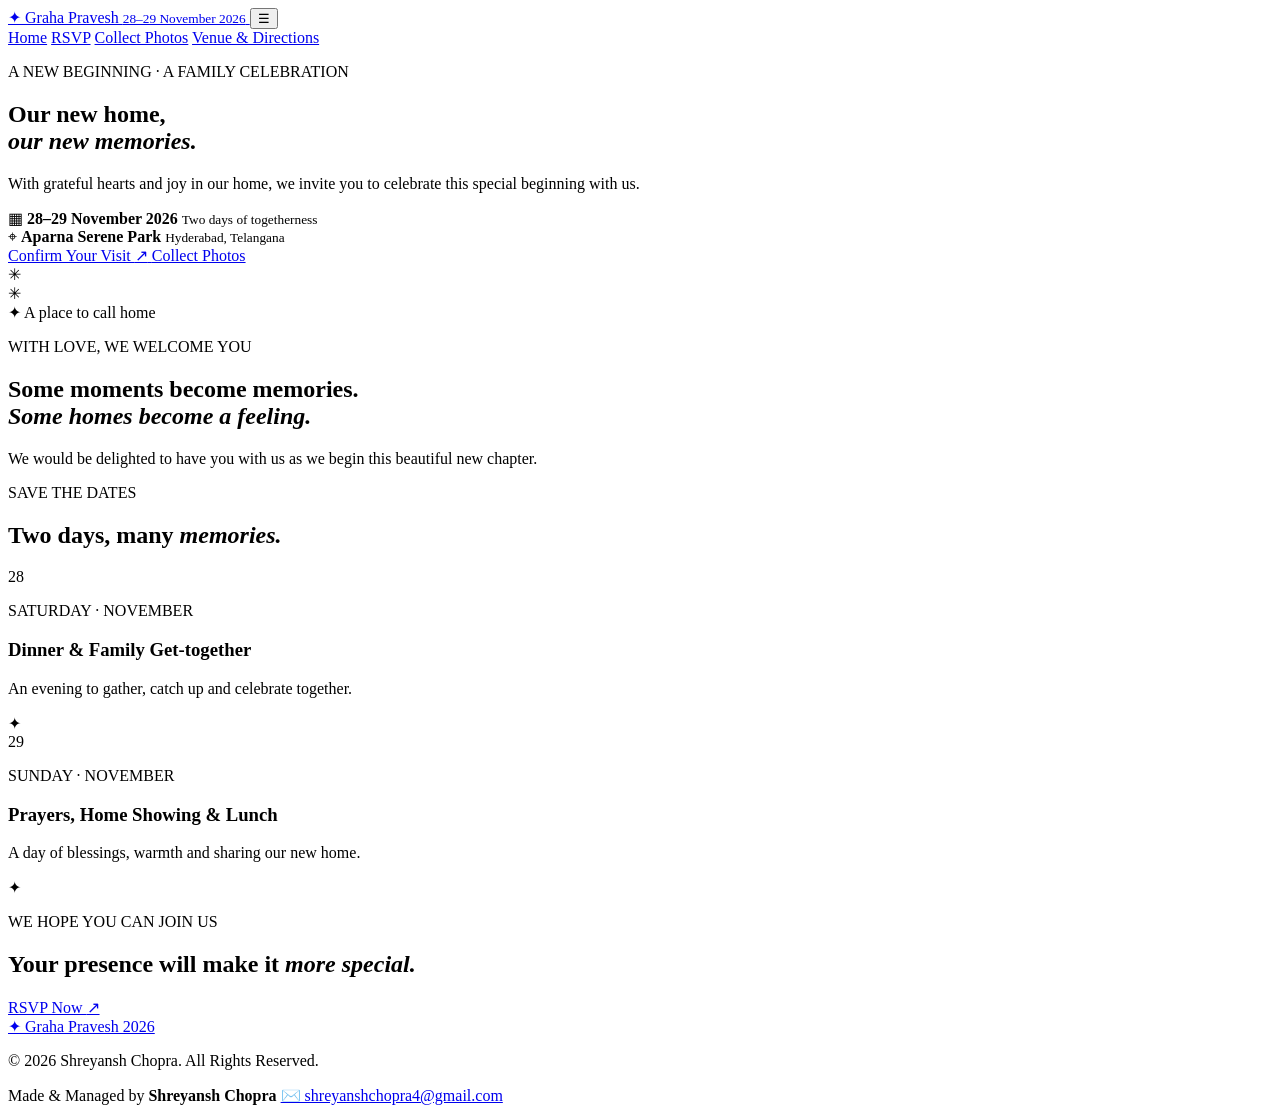
==== index.html @ 15a744c0 "Add initial index.html for Graha Pravesh event" ====
<!doctype html>
<html lang="en">
<head>
  <meta charset="utf-8">
  <meta name="viewport" content="width=device-width, initial-scale=1">
  <meta name="theme-color" content="#6f4035">
  <meta name="description" content="Join us for Graha Pravesh on 28–29 November 2026 at Aparna Serene Park, Hyderabad.">
  <title>Graha Pravesh 2026 | A New Beginning</title>

  <link rel="preconnect" href="https://fonts.googleapis.com">
  <link rel="preconnect" href="https://fonts.gstatic.com" crossorigin>
  <link href="https://fonts.googleapis.com/css2?family=DM+Sans:wght@400;500;600;700&family=Playfair+Display:wght@500;600;700&display=swap" rel="stylesheet">

  <link rel="stylesheet" href="assets/styles.css">
</head>
<body>
  <header class="site-header">
    <a class="wordmark" href="index.html">
      <span class="wordmark-mark">✦</span>
      <span>Graha Pravesh
        <small>28–29 November 2026</small>
      </span>
    </a>

    <button class="menu-toggle" aria-label="Toggle navigation" aria-expanded="false">☰</button>

    <nav class="nav-links">
      <a class="active" href="index.html">Home</a>
      <a href="rsvp.html">RSVP</a>
      <a href="photos.html">Collect Photos</a>
      <a href="venue.html">Venue &amp; Directions</a>
    </nav>
  </header>

  <main>
    <section class="hero wrap">
      <div class="hero-copy">
        <p class="eyebrow">
          <span class="eyebrow-line"></span>
          A NEW BEGINNING · A FAMILY CELEBRATION
        </p>

        <h1>Our new home,<br><em>our new memories.</em></h1>

        <p class="hero-intro">
          With grateful hearts and joy in our home, we invite you
          to celebrate this special beginning with us.
        </p>

        <div class="event-meta">
          <div>
            <span class="meta-icon">▦</span>
            <span>
              <strong>28–29 November 2026</strong>
              <small>Two days of togetherness</small>
            </span>
          </div>

          <div>
            <span class="meta-icon">⌖</span>
            <span>
              <strong>Aparna Serene Park</strong>
              <small>Hyderabad, Telangana</small>
            </span>
          </div>
        </div>

        <div class="hero-actions">
          <a class="button button-primary" href="rsvp.html">
            Confirm Your Visit <span>↗</span>
          </a>
          <a class="button button-secondary" href="photos.html">
            Collect Photos
          </a>
        </div>
      </div>

      <div class="hero-art" aria-label="Decorative illustration of a welcoming home">
        <div class="art-sun"></div>
        <div class="art-arch">
          <div class="art-house">
            <div class="roof"></div>
            <div class="house-body">
              <div class="house-window window-left"></div>
              <div class="house-door"></div>
              <div class="house-window window-right"></div>
            </div>
            <div class="house-step"></div>
          </div>
          <div class="art-plant plant-left">✳<span></span></div>
          <div class="art-plant plant-right">✳<span></span></div>
        </div>
        <div class="art-note"><span>✦</span> A place to call home</div>
      </div>
    </section>

    <section class="welcome-band">
      <div class="wrap welcome-inner">
        <p class="eyebrow">WITH LOVE, WE WELCOME YOU</p>
        <h2>Some moments become memories.<br><em>Some homes become a feeling.</em></h2>
        <p>
          We would be delighted to have you with us as we begin
          this beautiful new chapter.
        </p>
      </div>
    </section>

    <section class="wrap event-section">
      <div class="section-heading">
        <p class="eyebrow">SAVE THE DATES</p>
        <h2>Two days, many <em>memories.</em></h2>
      </div>

      <div class="day-cards">
        <article class="day-card">
          <span class="day-number">28</span>
          <div>
            <p class="eyebrow">SATURDAY · NOVEMBER</p>
            <h3>Dinner &amp; Family Get-together</h3>
            <p>An evening to gather, catch up and celebrate together.</p>
          </div>
          <span class="day-spark">✦</span>
        </article>

        <article class="day-card">
          <span class="day-number">29</span>
          <div>
            <p class="eyebrow">SUNDAY · NOVEMBER</p>
            <h3>Prayers, Home Showing &amp; Lunch</h3>
            <p>A day of blessings, warmth and sharing our new home.</p>
          </div>
          <span class="day-spark">✦</span>
        </article>
      </div>
    </section>

    <section class="wrap cta-section">
      <div>
        <p class="eyebrow">WE HOPE YOU CAN JOIN US</p>
        <h2>Your presence will make it <em>more special.</em></h2>
      </div>
      <a class="button button-light" href="rsvp.html">
        RSVP Now <span>↗</span>
      </a>
    </section>
  </main>

  <footer class="site-footer">
    <div class="footer-main">
      <a class="footer-brand" href="index.html">
        ✦ <span>Graha Pravesh 2026</span>
      </a>
      <p>© 2026 Shreyansh Chopra. All Rights Reserved.</p>
    </div>

    <div class="footer-credit">
      <span>Made &amp; Managed by <strong>Shreyansh Chopra</strong></span>
      <a href="mailto:shreyanshchopra4@gmail.com">
        ✉️ shreyanshchopra4@gmail.com
      </a>
    </div>
  </footer>

  <script src="js/site.js"></script>
</body>
</html>
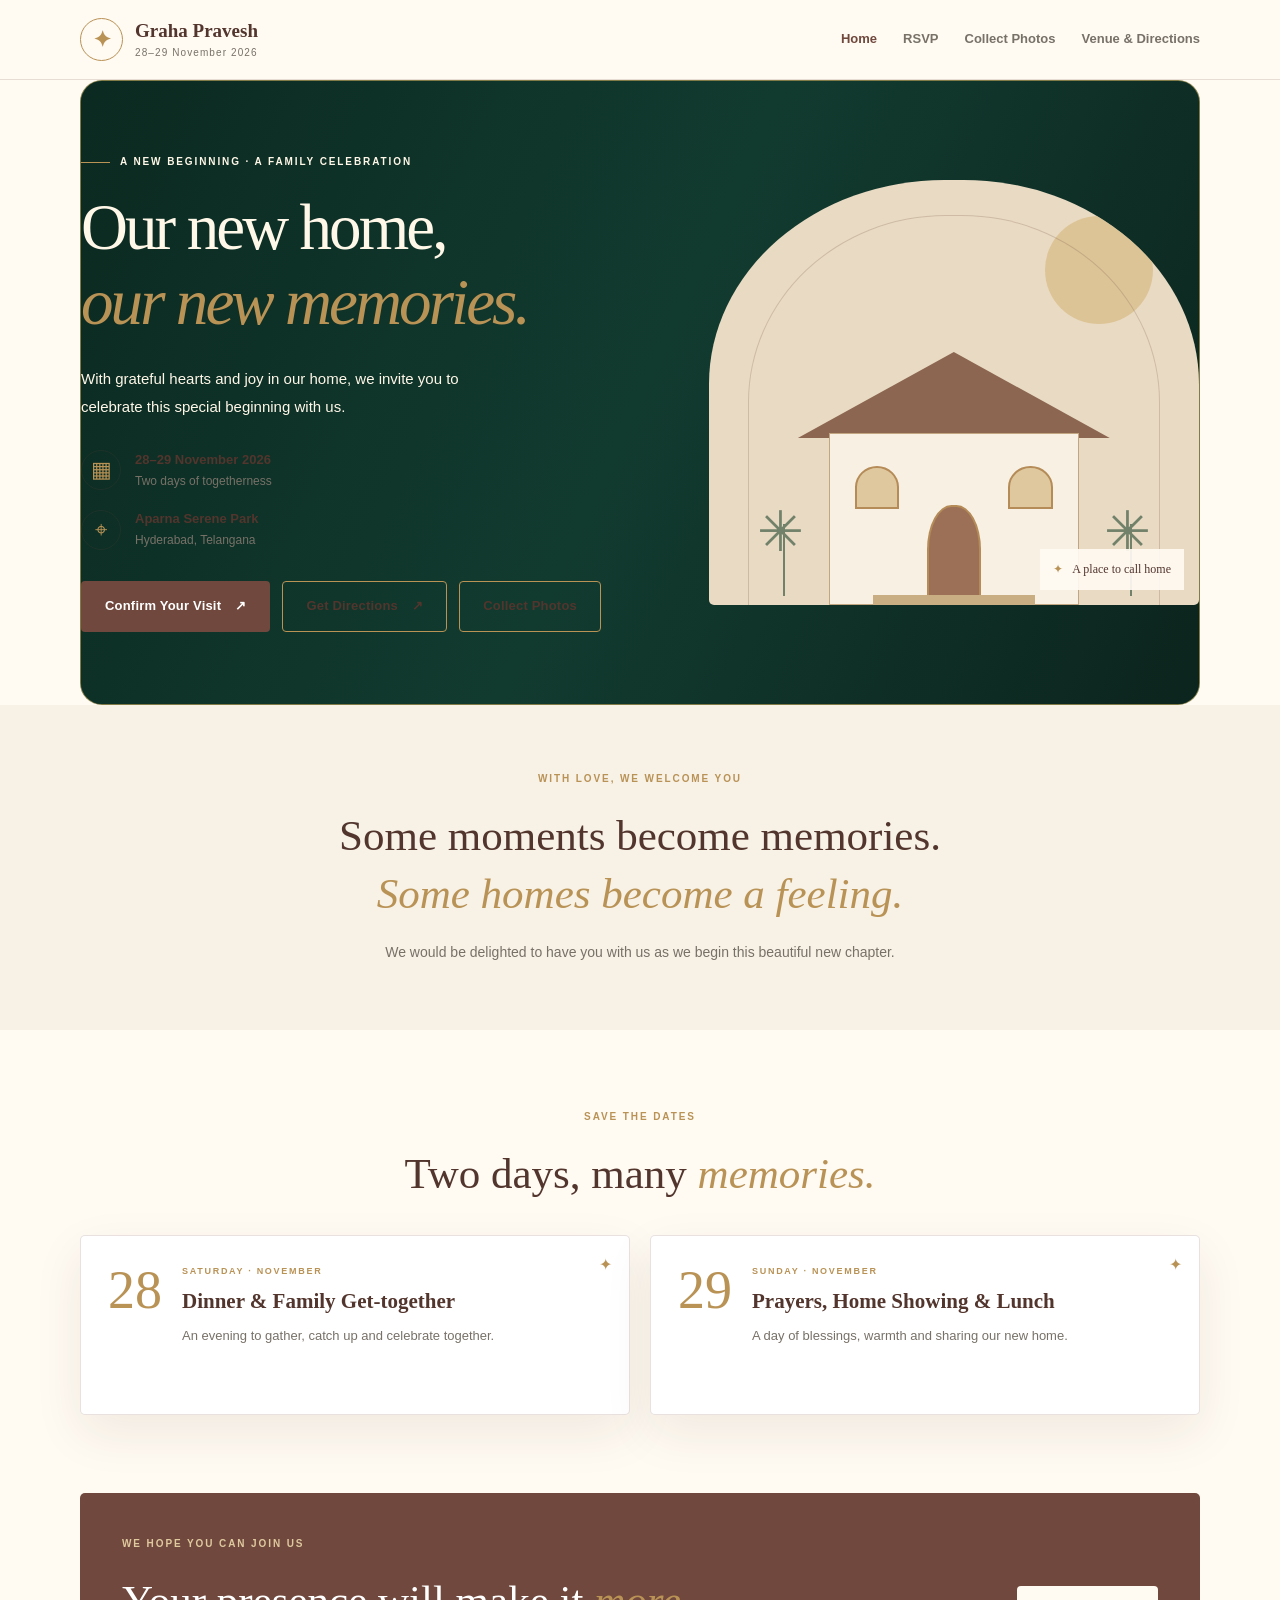
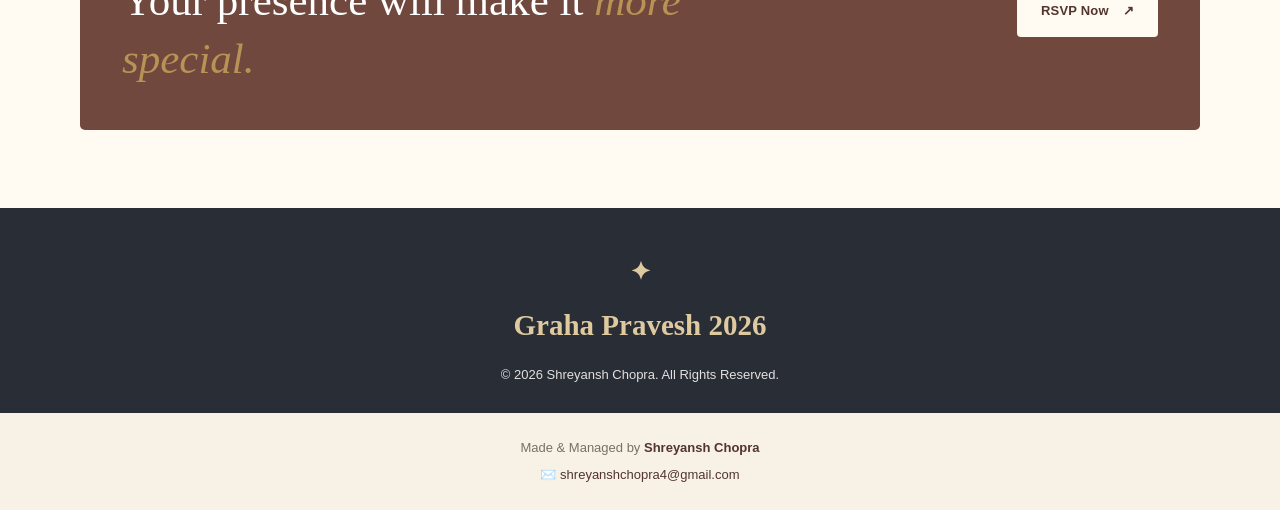
==== commit bb441ea4: "Modify hero section and update action buttons Updated hero section with new class and additional act" ====
--- a/index.html
+++ b/index.html
@@ -34,7 +34,7 @@
   </header>
 
   <main>
-    <section class="hero wrap">
+    <section class="hero wrap hero-gate">
       <div class="hero-copy">
         <p class="eyebrow">
           <span class="eyebrow-line"></span>
@@ -66,14 +66,21 @@
           </div>
         </div>
 
-        <div class="hero-actions">
-          <a class="button button-primary" href="rsvp.html">
-            Confirm Your Visit <span>↗</span>
-          </a>
-          <a class="button button-secondary" href="photos.html">
-            Collect Photos
-          </a>
-        </div>
+    
+
+<div class="hero-actions">
+  <a class="button button-primary" href="rsvp.html">
+    Confirm Your Visit <span>↗</span>
+  </a>
+  <a class="button button-secondary" href="venue.html">
+    Get Directions <span>↗</span>
+  </a>
+  <a class="button button-secondary" href="photos.html">
+    Collect Photos
+  </a>
+ </div>
+</div>
+
       </div>
 
       <div class="hero-art" aria-label="Decorative illustration of a welcoming home">
--- a/assets/styles.css
+++ b/assets/styles.css
@@ -0,0 +1,1406 @@
+
+:root {
+  --cream: #f7f1e6;
+  --cream-light: #fffaf2;
+  --cream-dark: #eadcc7;
+  --navy: #292d36;
+  --brown: #70483d;
+  --brown-dark: #52352d;
+  --gold: #b99255;
+  --gold-light: #dfc99f;
+  --text: #39352f;
+  --muted: #777168;
+  --white: #ffffff;
+  --border: rgba(112, 72, 61, 0.16);
+  --shadow: 0 18px 50px rgba(60, 42, 30, 0.08);
+  --serif: "Playfair Display", Georgia, serif;
+  --sans: "DM Sans", Arial, sans-serif;
+}
+
+* {
+  box-sizing: border-box;
+}
+
+html {
+  scroll-behavior: smooth;
+  scroll-padding-top: 90px;
+}
+
+body {
+  margin: 0;
+  background: var(--cream-light);
+  color: var(--text);
+  font-family: var(--sans);
+  font-size: 16px;
+  line-height: 1.7;
+  -webkit-font-smoothing: antialiased;
+}
+
+body,
+button,
+input,
+select,
+textarea {
+  font-family: var(--sans);
+}
+
+a {
+  color: inherit;
+  text-decoration: none;
+}
+
+button,
+input,
+select,
+textarea {
+  font-size: inherit;
+}
+
+button,
+.button {
+  -webkit-tap-highlight-color: transparent;
+}
+
+button:focus-visible,
+a:focus-visible,
+input:focus-visible,
+select:focus-visible,
+textarea:focus-visible {
+  outline: 3px solid var(--gold);
+  outline-offset: 4px;
+}
+
+img {
+  display: block;
+  max-width: 100%;
+}
+
+.wrap {
+  width: min(1120px, calc(100% - 48px));
+  margin-inline: auto;
+}
+
+/* Navigation */
+
+.site-header {
+  position: relative;
+  z-index: 10;
+  display: flex;
+  align-items: center;
+  justify-content: space-between;
+  gap: 28px;
+  padding: 18px max(24px, calc((100vw - 1120px) / 2));
+  background: var(--cream-light);
+  border-bottom: 1px solid var(--border);
+}
+
+.wordmark {
+  display: flex;
+  align-items: center;
+  gap: 12px;
+  color: var(--brown-dark);
+  font-family: var(--serif);
+  font-size: 19px;
+  font-weight: 600;
+  line-height: 1.25;
+}
+
+.wordmark-mark {
+  display: grid;
+  place-items: center;
+  width: 43px;
+  height: 43px;
+  border: 1px solid var(--gold);
+  border-radius: 50%;
+  color: var(--gold);
+  font-size: 22px;
+}
+
+.wordmark small {
+  display: block;
+  margin-top: 4px;
+  color: var(--muted);
+  font-family: var(--sans);
+  font-size: 10px;
+  font-weight: 500;
+  letter-spacing: 0.11em;
+}
+
+.nav-links {
+  display: flex;
+  align-items: center;
+  gap: 26px;
+}
+
+.nav-links a {
+  color: var(--muted);
+  font-size: 13px;
+  font-weight: 600;
+  transition: color 0.2s ease;
+}
+
+.nav-links a:hover,
+.nav-links a.active {
+  color: var(--brown);
+}
+
+.menu-toggle {
+  display: none;
+  width: 43px;
+  height: 43px;
+  border: 1px solid var(--border);
+  border-radius: 50%;
+  background: transparent;
+  color: var(--brown-dark);
+  cursor: pointer;
+  font-size: 21px;
+}
+
+/* Buttons */
+
+.button {
+  display: inline-flex;
+  align-items: center;
+  justify-content: center;
+  gap: 14px;
+  min-height: 51px;
+  padding: 13px 23px;
+  border: 1px solid transparent;
+  border-radius: 4px;
+  font-size: 13px;
+  font-weight: 700;
+  letter-spacing: 0.015em;
+  text-align: center;
+  cursor: pointer;
+  transition: transform 0.2s ease, background 0.2s ease;
+}
+
+.button:hover {
+  transform: translateY(-2px);
+}
+
+.button-primary {
+  background: var(--brown);
+  color: var(--white);
+}
+
+.button-primary:hover {
+  background: var(--brown-dark);
+}
+
+.button-secondary {
+  border-color: var(--gold);
+  background: transparent;
+  color: var(--brown-dark);
+}
+
+.button-secondary:hover {
+  background: var(--cream);
+}
+
+.button-light {
+  background: var(--cream-light);
+  color: var(--brown-dark);
+}
+
+.button-light:hover {
+  background: var(--cream);
+}
+
+.button:disabled {
+  opacity: 0.6;
+  cursor: not-allowed;
+  transform: none;
+}
+
+/* Homepage hero */
+
+.hero {
+  display: grid;
+  grid-template-columns: 1.08fr 0.92fr;
+  align-items: center;
+  gap: 52px;
+  min-height: 590px;
+  padding-block: 72px;
+}
+
+.hero-copy {
+  position: relative;
+  z-index: 1;
+}
+
+.eyebrow {
+  display: flex;
+  align-items: center;
+  gap: 10px;
+  margin: 0 0 19px;
+  color: var(--gold);
+  font-size: 10px;
+  font-weight: 700;
+  letter-spacing: 0.19em;
+  line-height: 1.8;
+}
+
+.eyebrow-line {
+  display: inline-block;
+  width: 29px;
+  height: 1px;
+  background: var(--gold);
+}
+
+.hero h1 {
+  margin: 0;
+  color: var(--brown-dark);
+  font-family: var(--serif);
+  font-size: clamp(39px, 5.2vw, 65px);
+  font-weight: 500;
+  letter-spacing: -0.045em;
+  line-height: 1.16;
+}
+
+.hero h1 em,
+.welcome-inner h2 em,
+.section-heading h2 em,
+.cta-section h2 em,
+.page-heading h1 em {
+  color: var(--gold);
+  font-weight: 500;
+}
+
+.hero-intro {
+  max-width: 440px;
+  margin: 24px 0 27px;
+  color: var(--muted);
+  font-size: 15px;
+  line-height: 1.9;
+}
+
+.event-meta {
+  display: grid;
+  gap: 17px;
+  margin-bottom: 30px;
+}
+
+.event-meta > div {
+  display: flex;
+  align-items: center;
+  gap: 14px;
+}
+
+.meta-icon {
+  display: grid;
+  place-items: center;
+  width: 40px;
+  height: 40px;
+  flex-shrink: 0;
+  border: 1px solid var(--border);
+  border-radius: 50%;
+  color: var(--gold);
+  font-size: 22px;
+}
+
+.event-meta strong,
+.event-meta small {
+  display: block;
+}
+
+.event-meta strong {
+  color: var(--brown-dark);
+  font-size: 13px;
+}
+
+.event-meta small {
+  color: var(--muted);
+  font-size: 12px;
+}
+
+.hero-actions {
+  display: flex;
+  flex-wrap: wrap;
+  gap: 12px;
+}
+
+/* Decorative home illustration */
+
+.hero-art {
+  position: relative;
+  display: grid;
+  place-items: center;
+  min-height: 425px;
+  overflow: hidden;
+  border-radius: 48% 48% 5px 5px;
+  background: #e9dac3;
+}
+
+.art-sun {
+  position: absolute;
+  top: 36px;
+  right: 46px;
+  width: 108px;
+  height: 108px;
+  border-radius: 50%;
+  background: #d7b980;
+  opacity: 0.65;
+}
+
+.art-arch {
+  position: absolute;
+  inset: 35px 39px 0;
+  overflow: hidden;
+  border: 1px solid rgba(112, 72, 61, 0.22);
+  border-bottom: 0;
+  border-radius: 48% 48% 0 0;
+}
+
+.art-house {
+  position: absolute;
+  right: 12%;
+  bottom: 0;
+  left: 12%;
+  height: 65%;
+}
+
+.roof {
+  position: absolute;
+  top: 0;
+  left: 0;
+  width: 100%;
+  height: 34%;
+  background: #8c6650;
+  clip-path: polygon(50% 0, 100% 100%, 0 100%);
+}
+
+.house-body {
+  position: absolute;
+  right: 10%;
+  bottom: 0;
+  left: 10%;
+  height: 68%;
+  border: 1px solid #c2a581;
+  background: #f8f0e2;
+}
+
+.house-door {
+  position: absolute;
+  bottom: 0;
+  left: 39%;
+  width: 22%;
+  height: 58%;
+  border: 2px solid #b58b58;
+  border-bottom: 0;
+  border-radius: 45% 45% 0 0;
+  background: #9b7056;
+}
+
+.house-window {
+  position: absolute;
+  top: 19%;
+  width: 18%;
+  height: 25%;
+  border: 2px solid #b58b58;
+  border-radius: 50% 50% 0 0;
+  background: #dfc89e;
+}
+
+.window-left {
+  left: 10%;
+}
+
+.window-right {
+  right: 10%;
+}
+
+.house-step {
+  position: absolute;
+  bottom: 0;
+  left: 24%;
+  width: 52%;
+  height: 10px;
+  background: #c9ad83;
+}
+
+.art-plant {
+  position: absolute;
+  bottom: 26px;
+  color: #72816a;
+  font-size: 56px;
+}
+
+.art-plant span {
+  position: absolute;
+  top: 40px;
+  left: 26px;
+  width: 2px;
+  height: 72px;
+  background: #72816a;
+}
+
+.plant-left {
+  left: 2%;
+}
+
+.plant-right {
+  right: 2%;
+}
+
+.art-note {
+  position: absolute;
+  right: 15px;
+  bottom: 15px;
+  padding: 10px 13px;
+  background: rgba(255, 250, 242, 0.92);
+  color: var(--brown-dark);
+  font-family: var(--serif);
+  font-size: 12px;
+}
+
+.art-note span {
+  margin-right: 7px;
+  color: var(--gold);
+}
+
+/* Welcome section */
+
+.welcome-band {
+  padding: 65px 24px;
+  background: var(--cream);
+  text-align: center;
+}
+
+.welcome-inner {
+  max-width: 720px;
+  margin-inline: auto;
+}
+
+.welcome-inner .eyebrow,
+.section-heading .eyebrow,
+.page-heading .eyebrow {
+  justify-content: center;
+}
+
+.welcome-inner h2,
+.section-heading h2,
+.cta-section h2 {
+  margin: 0;
+  color: var(--brown-dark);
+  font-family: var(--serif);
+  font-size: clamp(29px, 4vw, 43px);
+  font-weight: 500;
+  line-height: 1.35;
+}
+
+.welcome-inner > p:last-child {
+  max-width: 540px;
+  margin: 18px auto 0;
+  color: var(--muted);
+  font-size: 14px;
+}
+
+/* Event cards */
+
+.event-section {
+  padding-block: 78px;
+}
+
+.section-heading {
+  margin-bottom: 32px;
+  text-align: center;
+}
+
+.day-cards {
+  display: grid;
+  grid-template-columns: repeat(2, minmax(0, 1fr));
+  gap: 20px;
+}
+
+.day-card {
+  position: relative;
+  display: flex;
+  align-items: flex-start;
+  gap: 20px;
+  min-height: 180px;
+  padding: 27px;
+  border: 1px solid var(--border);
+  border-radius: 5px;
+  background: var(--white);
+  box-shadow: var(--shadow);
+}
+
+.day-number {
+  color: var(--gold);
+  font-family: var(--serif);
+  font-size: 54px;
+  line-height: 1;
+}
+
+.day-card .eyebrow {
+  margin-bottom: 8px;
+  font-size: 9px;
+}
+
+.day-card h3 {
+  margin: 0 0 9px;
+  color: var(--brown-dark);
+  font-family: var(--serif);
+  font-size: 21px;
+  font-weight: 600;
+  line-height: 1.4;
+}
+
+.day-card p:last-child {
+  margin: 0;
+  color: var(--muted);
+  font-size: 13px;
+}
+
+.day-spark {
+  position: absolute;
+  top: 15px;
+  right: 17px;
+  color: var(--gold);
+}
+
+/* Call to action */
+
+.cta-section {
+  display: flex;
+  align-items: center;
+  justify-content: space-between;
+  gap: 28px;
+  margin-bottom: 78px;
+  padding: 42px;
+  border-radius: 5px;
+  background: var(--brown);
+}
+
+.cta-section .eyebrow {
+  color: var(--gold-light);
+}
+
+.cta-section h2 {
+  max-width: 600px;
+  color: var(--white);
+}
+
+/* Inner pages */
+
+.page-hero {
+  padding: 65px 24px;
+  background: var(--cream);
+  text-align: center;
+}
+
+.page-heading {
+  max-width: 720px;
+  margin-inline: auto;
+}
+
+.page-heading h1 {
+  margin: 0;
+  color: var(--brown-dark);
+  font-family: var(--serif);
+  font-size: clamp(36px, 5vw, 52px);
+  font-weight: 500;
+  line-height: 1.2;
+}
+
+.page-heading > p:last-child {
+  max-width: 550px;
+  margin: 17px auto 0;
+  color: var(--muted);
+  font-size: 14px;
+}
+
+.content-section {
+  min-height: 320px;
+  padding-block: 55px 75px;
+}
+
+.content-card {
+  width: min(760px, 100%);
+  margin-inline: auto;
+  padding: 32px;
+  border: 1px solid var(--border);
+  border-radius: 5px;
+  background: var(--white);
+  box-shadow: var(--shadow);
+}
+
+/* Forms */
+
+.form-grid {
+  display: grid;
+  grid-template-columns: repeat(2, minmax(0, 1fr));
+  gap: 22px;
+}
+
+.form-field {
+  display: grid;
+  align-content: start;
+  gap: 8px;
+}
+
+.form-field.full-width {
+  grid-column: 1 / -1;
+}
+
+.form-field label,
+.form-label {
+  color: var(--brown-dark);
+  font-size: 13px;
+  font-weight: 700;
+}
+
+.form-field input,
+.form-field select,
+.form-field textarea {
+  width: 100%;
+  min-height: 49px;
+  padding: 12px 13px;
+  border: 1px solid #d9cdbb;
+  border-radius: 3px;
+  background: var(--cream-light);
+  color: var(--text);
+}
+
+.form-field textarea {
+  min-height: 110px;
+  resize: vertical;
+}
+
+.form-field input::placeholder,
+.form-field textarea::placeholder {
+  color: #9a9286;
+}
+
+.form-hint {
+  color: var(--muted);
+  font-size: 12px;
+}
+
+.form-actions {
+  display: flex;
+  flex-wrap: wrap;
+  align-items: center;
+  gap: 12px;
+  margin-top: 26px;
+}
+
+.status-message {
+  margin-top: 18px;
+  padding: 12px 14px;
+  border: 1px solid var(--border);
+  border-radius: 3px;
+  font-size: 13px;
+}
+
+.status-message:empty {
+  display: none;
+}
+
+.status-message.success {
+  border-color: #9cbd9d;
+  background: #f0f8ee;
+  color: #28552c;
+}
+
+.status-message.error {
+  border-color: #d9a6a0;
+  background: #fff2ef;
+  color: #8b3027;
+}
+
+/* Photo gallery */
+
+.gallery-toolbar {
+  display: flex;
+  align-items: center;
+  justify-content: space-between;
+  flex-wrap: wrap;
+  gap: 14px;
+  margin-bottom: 24px;
+}
+
+.gallery-toolbar h2 {
+  margin: 0;
+  color: var(--brown-dark);
+  font-family: var(--serif);
+  font-size: 27px;
+  font-weight: 500;
+}
+
+.folder-grid {
+  display: grid;
+  grid-template-columns: repeat(3, minmax(0, 1fr));
+  gap: 17px;
+}
+
+.folder-card {
+  display: flex;
+  flex-direction: column;
+  align-items: flex-start;
+  gap: 11px;
+  min-height: 145px;
+  padding: 20px;
+  border: 1px solid var(--border);
+  border-radius: 5px;
+  background: var(--white);
+  color: var(--brown-dark);
+  text-align: left;
+  cursor: pointer;
+  transition: border-color 0.2s ease, transform 0.2s ease;
+}
+
+.folder-card:hover {
+  transform: translateY(-3px);
+  border-color: var(--gold);
+}
+
+.folder-icon {
+  color: var(--gold);
+  font-size: 27px;
+}
+
+.folder-card strong {
+  font-family: var(--serif);
+  font-size: 18px;
+}
+
+.folder-card small {
+  color: var(--muted);
+  font-size: 12px;
+}
+
+.photo-grid {
+  display: grid;
+  grid-template-columns: repeat(3, minmax(0, 1fr));
+  gap: 13px;
+}
+
+.photo-card {
+  position: relative;
+  overflow: hidden;
+  border: 1px solid var(--border);
+  border-radius: 4px;
+  background: var(--cream);
+}
+
+.photo-card img {
+  width: 100%;
+  aspect-ratio: 1 / 1;
+  object-fit: cover;
+  cursor: zoom-in;
+}
+
+.photo-card .photo-actions {
+  display: flex;
+  justify-content: space-between;
+  gap: 8px;
+  padding: 10px;
+}
+
+.photo-card .photo-actions a,
+.photo-card .photo-actions button {
+  border: 0;
+  background: transparent;
+  color: var(--brown-dark);
+  font-size: 12px;
+  cursor: pointer;
+}
+
+.empty-state {
+  padding: 45px 20px;
+  border: 1px dashed var(--gold);
+  border-radius: 5px;
+  color: var(--muted);
+  text-align: center;
+}
+
+.empty-state h3 {
+  color: var(--brown-dark);
+  font-family: var(--serif);
+  font-size: 25px;
+  font-weight: 500;
+}
+
+/* Venue */
+
+.venue-card {
+  display: grid;
+  grid-template-columns: 1fr auto;
+  align-items: center;
+  gap: 24px;
+  padding: 26px;
+  border: 1px solid var(--border);
+  border-radius: 5px;
+  background: var(--white);
+}
+
+.venue-card h2 {
+  margin: 0 0 8px;
+  color: var(--brown-dark);
+  font-family: var(--serif);
+  font-size: 25px;
+  font-weight: 500;
+}
+
+.venue-card p {
+  margin: 0;
+  color: var(--muted);
+  font-size: 13px;
+}
+
+/* Admin portal */
+
+.admin-layout {
+  display: grid;
+  grid-template-columns: 220px minmax(0, 1fr);
+  gap: 24px;
+}
+
+.admin-sidebar {
+  display: grid;
+  align-content: start;
+  gap: 8px;
+}
+
+.admin-sidebar a,
+.admin-sidebar button {
+  padding: 12px 14px;
+  border: 1px solid var(--border);
+  border-radius: 3px;
+  background: var(--white);
+  color: var(--brown-dark);
+  text-align: left;
+  cursor: pointer;
+}
+
+.admin-sidebar a.active {
+  border-color: var(--gold);
+  background: var(--cream);
+}
+
+.admin-panel {
+  min-width: 0;
+  padding: 25px;
+  border: 1px solid var(--border);
+  border-radius: 5px;
+  background: var(--white);
+}
+
+.admin-panel h2 {
+  margin-top: 0;
+  color: var(--brown-dark);
+  font-family: var(--serif);
+  font-weight: 500;
+}
+
+.admin-stats {
+  display: grid;
+  grid-template-columns: repeat(3, minmax(0, 1fr));
+  gap: 12px;
+  margin-bottom: 24px;
+}
+
+.admin-stat {
+  padding: 17px;
+  border: 1px solid var(--border);
+  background: var(--cream-light);
+}
+
+.admin-stat small {
+  display: block;
+  color: var(--muted);
+}
+
+.admin-stat strong {
+  display: block;
+  margin-top: 5px;
+  color: var(--brown-dark);
+  font-family: var(--serif);
+  font-size: 26px;
+}
+
+.table-wrap {
+  width: 100%;
+  overflow-x: auto;
+}
+
+.data-table {
+  width: 100%;
+  border-collapse: collapse;
+  font-size: 13px;
+}
+
+.data-table th,
+.data-table td {
+  padding: 12px 10px;
+  border-bottom: 1px solid var(--border);
+  text-align: left;
+  vertical-align: top;
+}
+
+.data-table th {
+  background: var(--cream);
+  color: var(--brown-dark);
+  font-weight: 700;
+  white-space: nowrap;
+}
+
+.data-table td {
+  overflow-wrap: anywhere;
+}
+
+.admin-actions {
+  display: flex;
+  flex-wrap: wrap;
+  gap: 9px;
+  margin-bottom: 22px;
+}
+
+.small-button {
+  display: inline-flex;
+  align-items: center;
+  justify-content: center;
+  gap: 6px;
+  min-height: 37px;
+  padding: 8px 12px;
+  border: 1px solid var(--gold);
+  border-radius: 3px;
+  background: transparent;
+  color: var(--brown-dark);
+  font-size: 12px;
+  font-weight: 700;
+  cursor: pointer;
+}
+
+.small-button:hover {
+  background: var(--cream);
+}
+
+.small-button.danger {
+  border-color: #c57b70;
+  color: #923c31;
+}
+
+.login-card {
+  width: min(430px, 100%);
+  margin-inline: auto;
+  padding: 30px;
+  border: 1px solid var(--border);
+  border-radius: 5px;
+  background: var(--white);
+  box-shadow: var(--shadow);
+}
+
+.login-card h2 {
+  margin-top: 0;
+  color: var(--brown-dark);
+  font-family: var(--serif);
+  font-size: 28px;
+  font-weight: 500;
+}
+
+/* Footer: copyright first, credit and email in separate section */
+
+.site-footer {
+  margin-top: auto;
+}
+
+.footer-main {
+  display: flex;
+  flex-direction: column;
+  align-items: center;
+  justify-content: center;
+  gap: 13px;
+  padding: 43px 24px 27px;
+  background: var(--navy);
+  color: var(--white);
+  text-align: center;
+}
+
+.footer-brand {
+  display: flex;
+  flex-direction: column;
+  align-items: center;
+  gap: 8px;
+  color: var(--gold-light);
+  font-family: var(--serif);
+  font-size: 25px;
+  font-weight: 600;
+}
+
+.footer-brand > :first-child {
+  font-size: 29px;
+}
+
+.footer-main p {
+  margin: 0;
+  color: #e3e0e0;
+  font-size: 13px;
+}
+
+.footer-credit {
+  display: flex;
+  flex-direction: column;
+  align-items: center;
+  gap: 5px;
+  padding: 24px 20px;
+  background: var(--cream);
+  color: var(--muted);
+  text-align: center;
+  font-size: 13px;
+}
+
+.footer-credit strong {
+  color: var(--brown-dark);
+  font-weight: 600;
+}
+
+.footer-credit a {
+  color: var(--brown-dark);
+  overflow-wrap: anywhere;
+}
+
+.footer-credit a:hover {
+  text-decoration: underline;
+}
+
+/* Utilities */
+
+.text-muted {
+  color: var(--muted);
+}
+
+.text-center {
+  text-align: center;
+}
+
+.mt-20 {
+  margin-top: 20px;
+}
+
+.mb-20 {
+  margin-bottom: 20px;
+}
+
+.hidden {
+  display: none !important;
+}
+
+/* Responsive layout */
+
+@media (max-width: 850px) {
+  .site-header {
+    gap: 14px;
+    padding-inline: 24px;
+  }
+
+  .menu-toggle {
+    display: grid;
+    place-items: center;
+    flex-shrink: 0;
+  }
+
+  .nav-links {
+    position: absolute;
+    top: 100%;
+    right: 0;
+    left: 0;
+    display: none;
+    flex-direction: column;
+    align-items: stretch;
+    gap: 0;
+    padding: 8px 24px 16px;
+    border-bottom: 1px solid var(--border);
+    background: var(--cream-light);
+  }
+
+  .nav-links.open {
+    display: flex;
+  }
+
+  .nav-links a {
+    padding: 12px 0;
+    border-bottom: 1px solid var(--border);
+  }
+
+  .nav-links a:last-child {
+    border-bottom: 0;
+  }
+
+  .hero {
+    grid-template-columns: 1fr 0.85fr;
+    gap: 26px;
+    min-height: 500px;
+    padding-block: 52px;
+  }
+
+  .hero-art {
+    min-height: 350px;
+  }
+
+  .day-card {
+    gap: 13px;
+    padding: 21px;
+  }
+
+  .day-number {
+    font-size: 43px;
+  }
+
+  .folder-grid {
+    grid-template-columns: repeat(2, minmax(0, 1fr));
+  }
+
+  .photo-grid {
+    grid-template-columns: repeat(2, minmax(0, 1fr));
+  }
+
+  .admin-layout {
+    grid-template-columns: 1fr;
+  }
+
+  .admin-sidebar {
+    grid-template-columns: repeat(2, minmax(0, 1fr));
+  }
+}
+
+@media (max-width: 600px) {
+  body {
+    font-size: 15px;
+  }
+
+  .wrap {
+    width: calc(100% - 36px);
+  }
+
+  .site-header {
+    padding: 13px 18px;
+  }
+
+  .wordmark {
+    gap: 9px;
+    font-size: 17px;
+  }
+
+  .wordmark-mark {
+    width: 39px;
+    height: 39px;
+  }
+
+  .hero {
+    grid-template-columns: 1fr;
+    gap: 32px;
+    padding-block: 43px 38px;
+  }
+
+  .hero h1 {
+    font-size: clamp(39px, 10vw, 53px);
+  }
+
+  .hero-intro {
+    font-size: 14px;
+  }
+
+  .hero-art {
+    min-height: 310px;
+    max-width: 420px;
+    width: 100%;
+    margin-inline: auto;
+  }
+
+  .art-arch {
+    inset-inline: 28px;
+  }
+
+  .hero-actions {
+    display: grid;
+    grid-template-columns: 1fr;
+  }
+
+  .hero-actions .button {
+    width: 100%;
+  }
+
+  .welcome-band {
+    padding-block: 47px;
+  }
+
+  .welcome-inner h2,
+  .section-heading h2,
+  .cta-section h2 {
+    font-size: 30px;
+  }
+
+  .event-section {
+    padding-block: 51px;
+  }
+
+  .day-cards {
+    grid-template-columns: 1fr;
+  }
+
+  .day-card {
+    min-height: 0;
+  }
+
+  .cta-section {
+    flex-direction: column;
+    align-items: stretch;
+    gap: 23px;
+    margin-bottom: 48px;
+    padding: 27px 23px;
+  }
+
+  .cta-section .button {
+    width: 100%;
+  }
+
+  .page-hero {
+    padding: 45px 20px;
+  }
+
+  .content-section {
+    padding-block: 30px 50px;
+  }
+
+  .content-card {
+    padding: 22px 17px;
+  }
+
+  .form-grid {
+    grid-template-columns: 1fr;
+    gap: 17px;
+  }
+
+  .form-field.full-width {
+    grid-column: auto;
+  }
+
+  .form-actions {
+    display: grid;
+    grid-template-columns: 1fr;
+  }
+
+  .form-actions .button {
+    width: 100%;
+  }
+
+  .folder-grid {
+    grid-template-columns: repeat(2, minmax(0, 1fr));
+    gap: 10px;
+  }
+
+  .folder-card {
+    min-height: 130px;
+    padding: 14px;
+  }
+
+  .folder-card strong {
+    font-size: 16px;
+  }
+
+  .photo-grid {
+    grid-template-columns: repeat(2, minmax(0, 1fr));
+    gap: 9px;
+  }
+
+  .photo-card .photo-actions {
+    flex-wrap: wrap;
+    padding: 7px;
+  }
+
+  .venue-card {
+    grid-template-columns: 1fr;
+    padding: 21px;
+  }
+
+  .venue-card .button {
+    width: 100%;
+  }
+
+  .admin-sidebar {
+    grid-template-columns: 1fr;
+  }
+
+  .admin-panel {
+    padding: 17px;
+  }
+
+  .admin-stats {
+    grid-template-columns: 1fr;
+  }
+
+  .footer-main {
+    padding: 35px 20px 24px;
+  }
+
+  .footer-credit {
+    padding: 21px 16px;
+  }
+}
+
+
+/* Graha Pravesh — premium gate hero */
+.hero-gate {
+  position: relative;
+  isolation: isolate;
+  overflow: hidden;
+  background: #123b30;
+  border: 1px solid rgba(190, 157, 83, 0.65);
+  border-radius: 22px;
+}
+
+.hero-gate::before {
+  content: "";
+  position: absolute;
+  inset: -8px;
+  z-index: -2;
+  background-image: url("assets/main-gate.jpg");
+  background-size: cover;
+  background-position: center 55%;
+  filter: blur(5px);
+  transform: scale(1.04);
+}
+
+.hero-gate::after {
+  content: "";
+  position: absolute;
+  inset: 0;
+  z-index: -1;
+  background: linear-gradient(
+    115deg,
+    rgba(10, 39, 30, 0.88),
+    rgba(18, 59, 48, 0.66),
+    rgba(10, 30, 24, 0.78)
+  );
+  pointer-events: none;
+}
+
+.hero-gate h1,
+.hero-gate h2,
+.hero-gate p {
+  color: #fff7e8;
+}
+
+.hero-gate .gold-accent {
+  color: #e4c77f;
+}
+
+.hero-gate a {
+  position: relative;
+  z-index: 1;
+}
+
+.hero-gate .primary-action {
+  background: #174536;
+  color: #fff5df;
+  border: 1px solid #d2b365;
+}
+
+.hero-gate .secondary-action {
+  background: #f7f0e2;
+  color: #174536;
+  border: 1px solid #d2b365;
+}
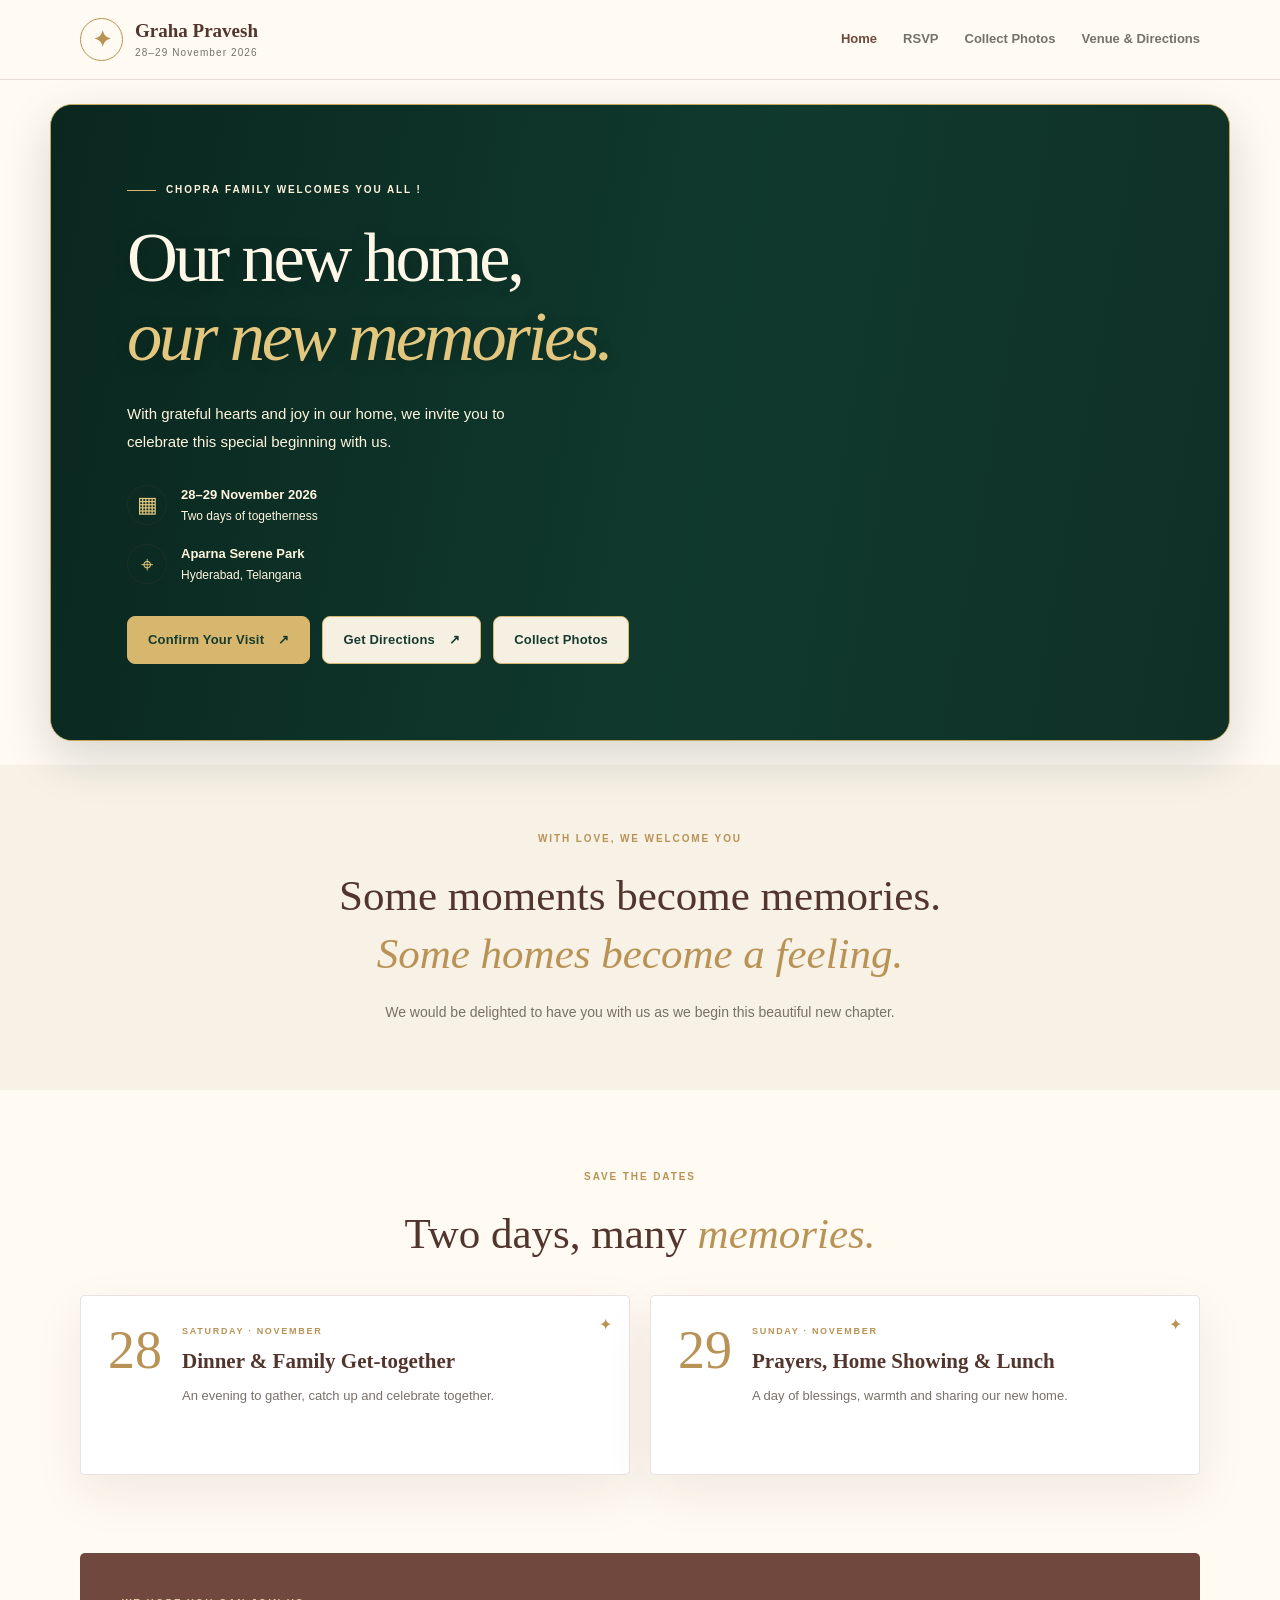
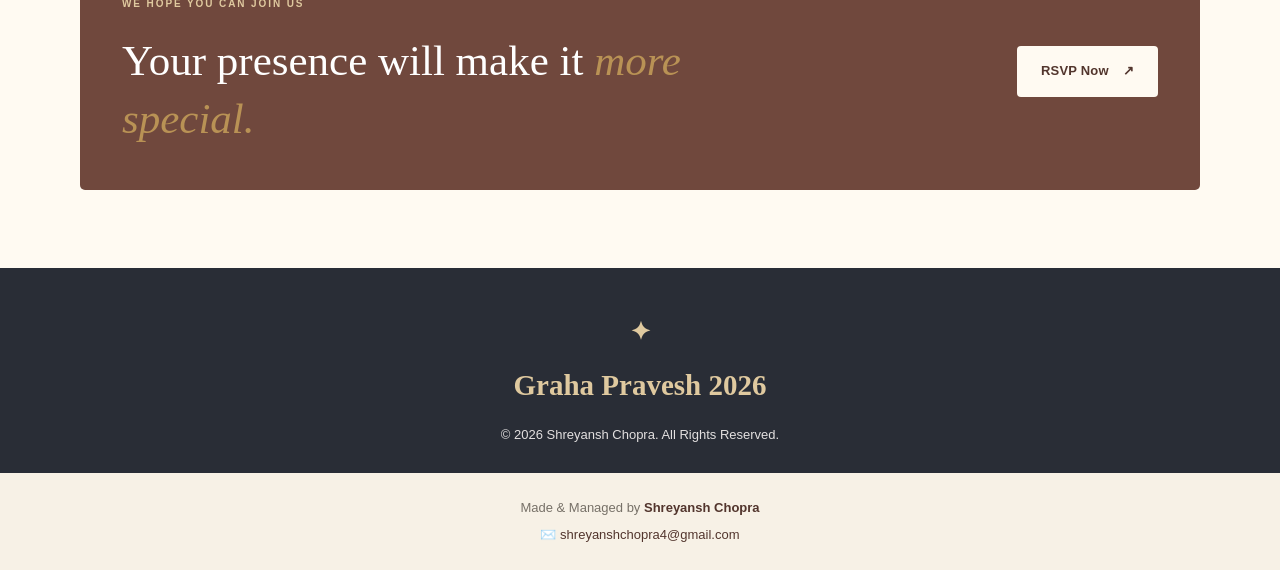
==== commit d5d35218: "Update index.html" ====
--- a/index.html
+++ b/index.html
@@ -38,7 +38,7 @@
       <div class="hero-copy">
         <p class="eyebrow">
           <span class="eyebrow-line"></span>
-          A NEW BEGINNING · A FAMILY CELEBRATION
+         CHOPRA FAMILY WELCOMES YOU ALL !
         </p>
 
         <h1>Our new home,<br><em>our new memories.</em></h1>
--- a/assets/styles.css
+++ b/assets/styles.css
@@ -1404,3 +1404,140 @@
   color: #174536;
   border: 1px solid #d2b365;
 }
+
+/* Premium emerald and antique-gold homepage hero */
+.hero.hero-gate {
+  position: relative;
+  isolation: isolate;
+  display: block;
+  overflow: hidden;
+  box-sizing: border-box;
+  width: min(1180px, calc(100% - 32px));
+  max-width: 1180px;
+  margin: 24px auto;
+  padding: clamp(32px, 6vw, 76px);
+  border: 1px solid #c5a45c;
+  border-radius: 22px;
+  background: #123b30;
+  color: #fff8eb;
+  box-shadow: 0 18px 48px rgba(18, 40, 31, 0.16);
+}
+
+.hero.hero-gate::before {
+  content: "";
+  position: absolute;
+  z-index: -2;
+  inset: -8px;
+  background-image: url("assets/main%20gate.jfif");
+  background-size: cover;
+  background-position: center;
+  filter: blur(5px);
+  transform: scale(1.04);
+}
+
+.hero.hero-gate::after {
+  content: "";
+  position: absolute;
+  z-index: -1;
+  inset: 0;
+  background: linear-gradient(
+    100deg,
+    rgba(9, 37, 29, 0.91) 0%,
+    rgba(16, 57, 45, 0.79) 56%,
+    rgba(14, 39, 30, 0.56) 100%
+  );
+  pointer-events: none;
+}
+
+.hero.hero-gate .hero-copy {
+  position: relative;
+  z-index: 1;
+  width: 100%;
+  max-width: 760px;
+}
+
+.hero.hero-gate .hero-art {
+  display: none;
+}
+
+.hero.hero-gate .eyebrow,
+.hero.hero-gate .hero-intro,
+.hero.hero-gate .event-meta,
+.hero.hero-gate .event-meta strong,
+.hero.hero-gate .event-meta small {
+  color: #fff5df;
+}
+
+.hero.hero-gate h1 {
+  color: #fff7e8;
+  font-family: "Playfair Display", Georgia, serif;
+  font-size: clamp(2.5rem, 5.5vw, 4.8rem);
+  line-height: 1.12;
+  text-shadow: 0 2px 18px rgba(0, 0, 0, 0.16);
+}
+
+.hero.hero-gate h1 em {
+  color: #e4c77f;
+}
+
+.hero.hero-gate .eyebrow-line {
+  background: #d7b76d;
+}
+
+.hero.hero-gate .meta-icon {
+  color: #e4c77f;
+}
+
+.hero.hero-gate .hero-actions {
+  display: flex;
+  flex-wrap: wrap;
+  gap: 12px;
+  margin-top: 28px;
+}
+
+.hero.hero-gate .hero-actions .button {
+  display: inline-flex;
+  align-items: center;
+  justify-content: center;
+  min-height: 48px;
+  padding: 12px 20px;
+  border: 1px solid #d7b76d;
+  border-radius: 8px;
+  font-weight: 700;
+  text-align: center;
+  text-decoration: none;
+  transition: transform 0.2s ease, background 0.2s ease;
+}
+
+.hero.hero-gate .hero-actions .button:hover {
+  transform: translateY(-2px);
+}
+
+.hero.hero-gate .hero-actions .button-primary {
+  background: #d7b76d;
+  color: #173b2f;
+}
+
+.hero.hero-gate .hero-actions .button-secondary {
+  background: rgba(255, 248, 235, 0.96);
+  color: #173b2f;
+}
+
+@media (max-width: 600px) {
+  .hero.hero-gate {
+    width: calc(100% - 24px);
+    margin: 12px auto;
+    padding: 30px 20px;
+    border-radius: 16px;
+  }
+
+  .hero.hero-gate .hero-actions {
+    display: grid;
+    grid-template-columns: 1fr;
+  }
+
+  .hero.hero-gate .hero-actions .button {
+    width: 100%;
+    box-sizing: border-box;
+  }
+}
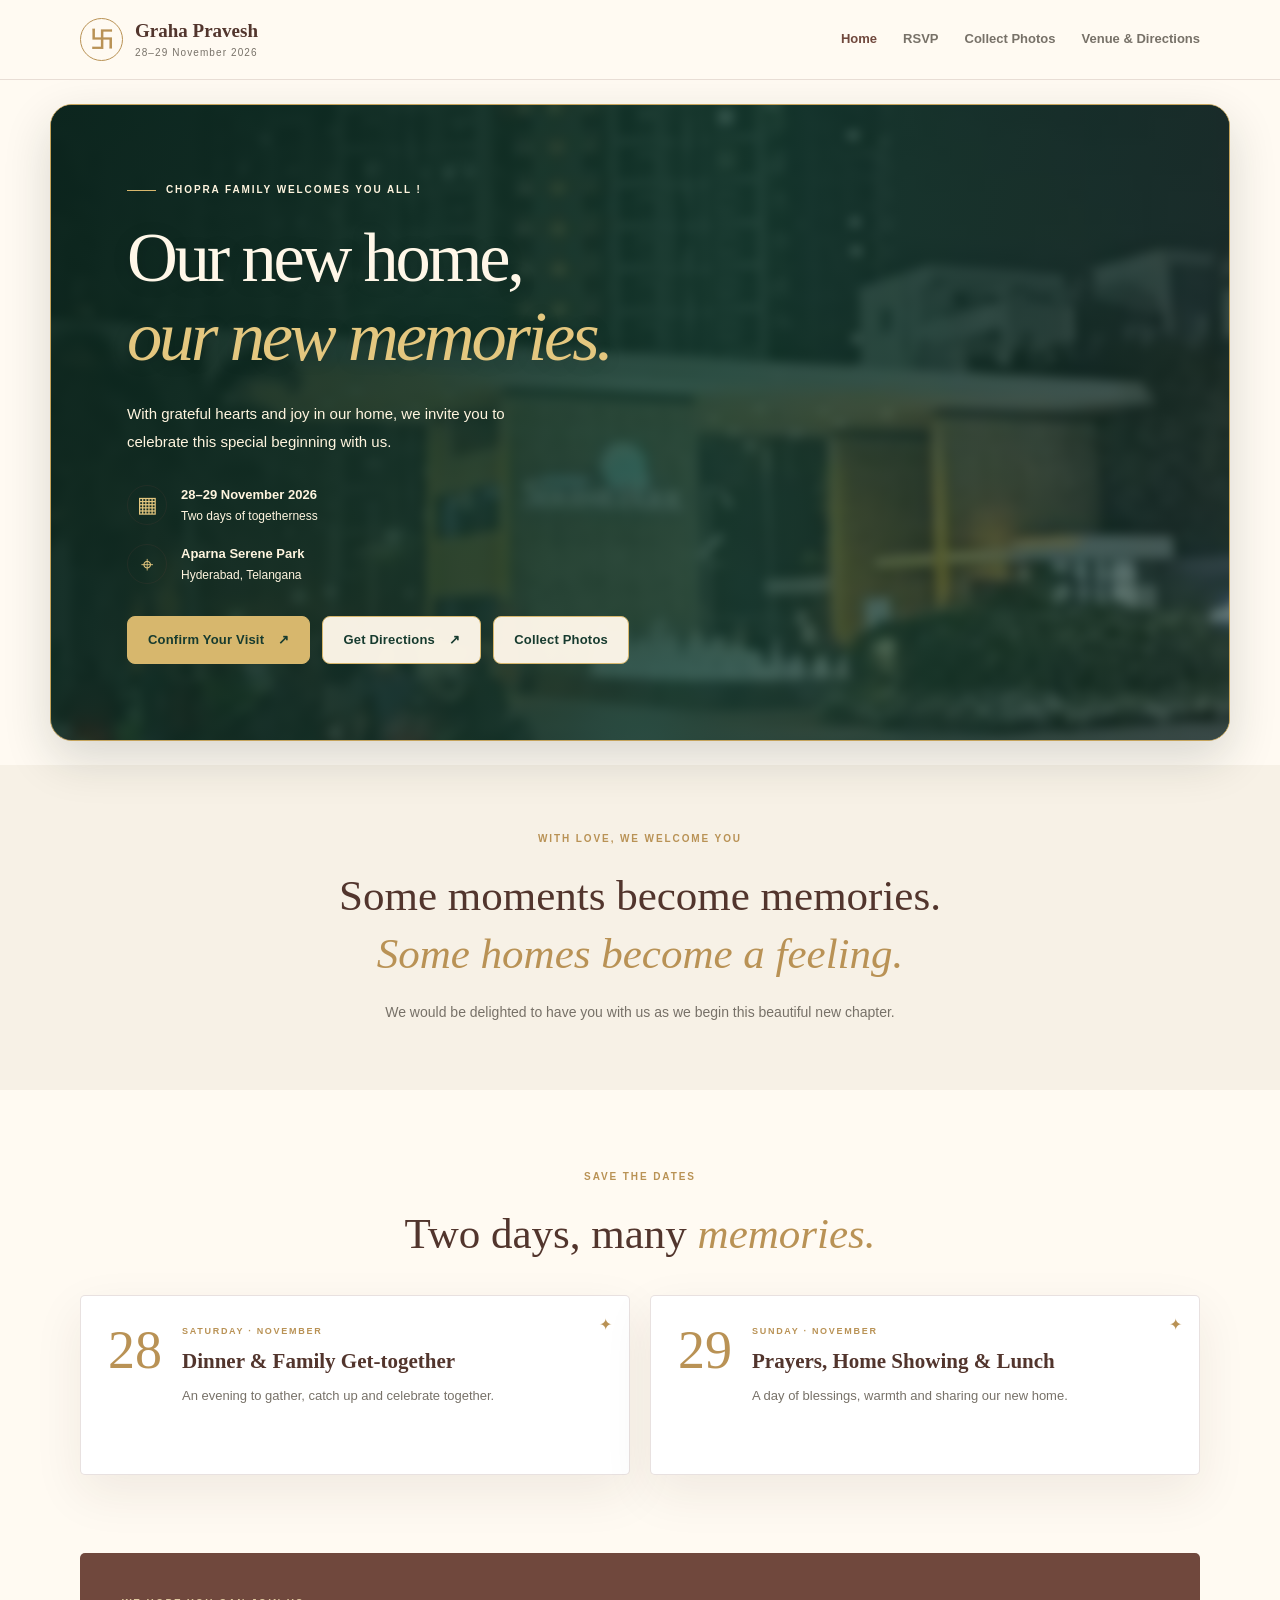
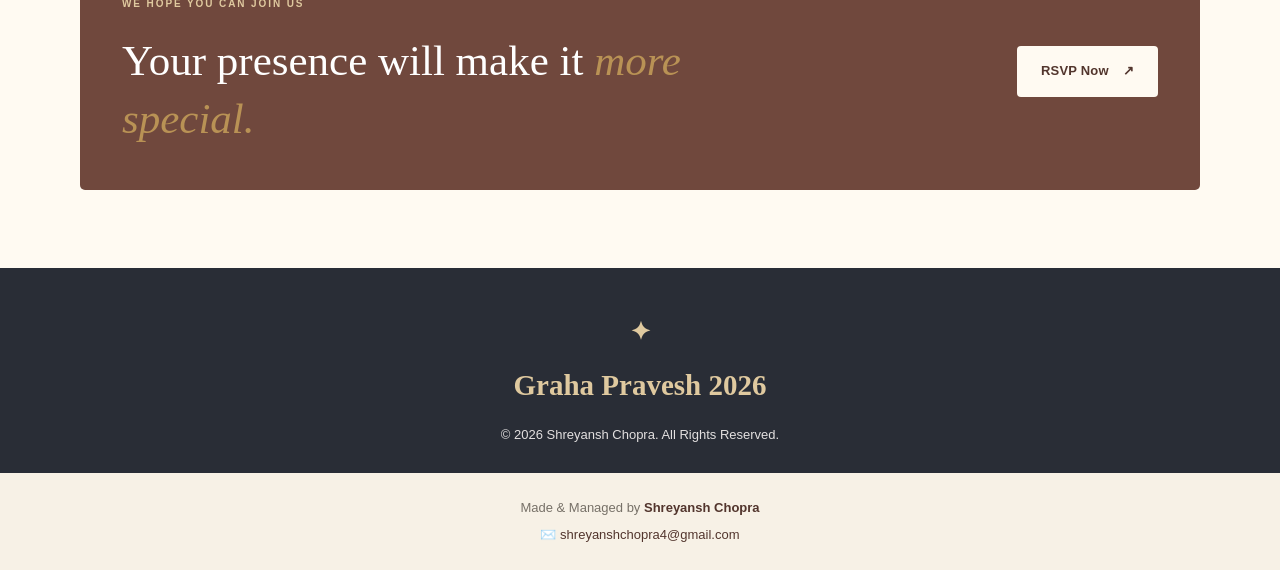
==== commit a03173d5: "Update index.html" ====
--- a/index.html
+++ b/index.html
@@ -17,7 +17,7 @@
 <body>
   <header class="site-header">
     <a class="wordmark" href="index.html">
-      <span class="wordmark-mark">✦</span>
+      <span class="wordmark-mark" aria-label="Swastik symbol">卐</span>
       <span>Graha Pravesh
         <small>28–29 November 2026</small>
       </span>
--- a/assets/styles.css
+++ b/assets/styles.css
@@ -1357,10 +1357,10 @@
   position: absolute;
   inset: -8px;
   z-index: -2;
-  background-image: url("assets/main-gate.jpg");
+  background-image: url("./main%20gate.jpg");
   background-size: cover;
   background-position: center 55%;
-  filter: blur(5px);
+  filter: blur(3px);
   transform: scale(1.04);
 }
 
@@ -1428,7 +1428,7 @@
   position: absolute;
   z-index: -2;
   inset: -8px;
-  background-image: url("assets/main%20gate.jfif");
+  background-image: url("./main%20gate.jpg");
   background-size: cover;
   background-position: center;
   filter: blur(5px);
@@ -1540,4 +1540,52 @@
     width: 100%;
     box-sizing: border-box;
   }
-}
+
+  
+/* Fix gate photo visibility */
+.hero.hero-gate {
+  background: transparent !important;
+}
+
+.hero.hero-gate::before {
+  z-index: 0;
+}
+
+.hero.hero-gate::after {
+  z-index: 1;
+}
+
+.hero.hero-gate .hero-copy {
+  position: relative;
+  z-index: 2;
+}
+
+/* Final gate background fix */
+.hero.hero-gate {
+  background-image:
+    linear-gradient(
+      100deg,
+      rgba(9, 37, 29, 0.78),
+      rgba(16, 57, 45, 0.48)
+    ),
+    url("../assets/main%20gate.jpg");
+  background-size: cover;
+  background-position: center;
+  background-repeat: no-repeat;
+}
+
+.hero.hero-gate::before {
+  display: none;
+}
+
+.hero.hero-gate::after {
+  background: transparent;
+}
+
+/* Fine-tune the Graha Pravesh gate background */
+.hero.hero-gate::before {
+  filter: blur(2px) !important;
+}
+
+
+
